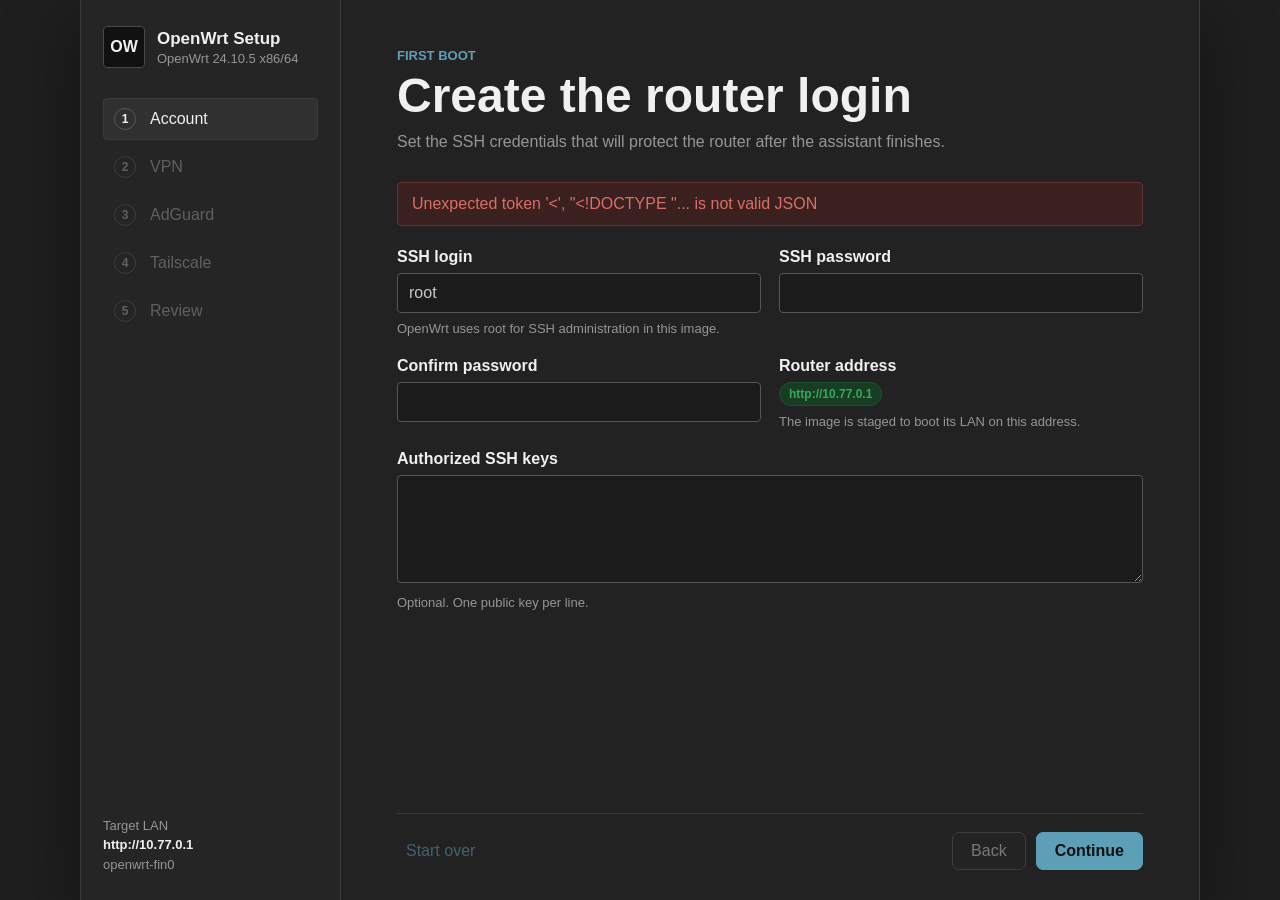
==== firstboot-wizard/www/index.html @ 14b6b42b "Add VPN subscriptions, failover, and custom image" ====
<!doctype html>
<html lang="en">
  <head>
    <meta charset="utf-8">
    <meta name="viewport" content="width=device-width, initial-scale=1">
    <title>OpenWrt Setup Assistant</title>
    <link rel="stylesheet" href="./styles.css">
  </head>
  <body>
    <main id="app" class="shell" aria-live="polite"></main>
    <script src="./app.js" type="module"></script>
  </body>
</html>
---- firstboot-wizard/www/styles.css ----
:root {
  color-scheme: dark;
  --bg: #1f1f1f;
  --bg-deep: #181818;
  --surface: #222;
  --surface-soft: #2a2a2a;
  --surface-raised: #303030;
  --line: #3b3b3b;
  --line-strong: #565656;
  --text: #c8c8c8;
  --text-strong: #f0f0f0;
  --muted: #969696;
  --accent: #5e9fb8;
  --accent-strong: #74b8d2;
  --green: #39a85c;
  --green-bg: #173d25;
  --green-soft: #1d5230;
  --amber: #d4a53f;
  --amber-soft: #3c321c;
  --danger: #dd6d65;
  --danger-soft: #3a211f;
  --shadow: 0 20px 70px rgb(0 0 0 / 42%);
  font-family: -apple-system, BlinkMacSystemFont, "SF Pro Text", "Segoe UI", sans-serif;
}

* {
  box-sizing: border-box;
}

html,
body {
  min-height: 100%;
}

body {
  margin: 0;
  background: var(--bg);
  color: var(--text);
}

button,
input,
textarea {
  font: inherit;
}

button {
  appearance: none;
  border: 1px solid transparent;
  border-radius: 7px;
  min-height: 38px;
  padding: 0 18px;
  cursor: pointer;
  white-space: nowrap;
}

button:disabled {
  cursor: not-allowed;
  opacity: .52;
}

input,
textarea {
  width: 100%;
  border: 1px solid var(--line-strong);
  border-radius: 4px;
  background: #1b1b1b;
  color: var(--text);
  min-height: 40px;
  padding: 9px 11px;
}

input:focus,
textarea:focus {
  border-color: var(--accent);
  box-shadow: 0 0 0 1px rgb(94 159 184 / 34%);
  outline: none;
}

input::placeholder,
textarea::placeholder {
  color: #777;
}

textarea {
  min-height: 108px;
  resize: vertical;
}

label {
  display: block;
  color: var(--text-strong);
  font-weight: 650;
  margin: 0 0 7px;
}

.shell {
  min-height: 100vh;
  display: grid;
  place-items: center;
  padding: 0;
}

.setup {
  width: min(1120px, 100%);
  min-height: 100vh;
  display: grid;
  grid-template-columns: 260px 1fr;
  background: var(--surface);
  border-left: 1px solid var(--line);
  border-right: 1px solid var(--line);
  border-radius: 0;
  box-shadow: var(--shadow);
  overflow: hidden;
}

.sidebar {
  background: #252525;
  border-right: 1px solid var(--line);
  padding: 26px 22px;
  display: flex;
  flex-direction: column;
  gap: 30px;
}

.brand {
  display: grid;
  grid-template-columns: 42px 1fr;
  gap: 12px;
  align-items: center;
}

.mark {
  width: 42px;
  height: 42px;
  border-radius: 4px;
  background: #111;
  border: 1px solid #4a4a4a;
  color: var(--text-strong);
  display: grid;
  place-items: center;
  font-weight: 750;
}

.brand-title {
  font-size: 17px;
  font-weight: 750;
  color: var(--text-strong);
}

.brand-subtitle {
  color: var(--muted);
  font-size: 13px;
  margin-top: 2px;
}

.steps {
  display: grid;
  gap: 6px;
}

.step-button {
  width: 100%;
  display: grid;
  grid-template-columns: 26px 1fr;
  align-items: center;
  gap: 10px;
  min-height: 42px;
  padding: 0 10px;
  border-color: transparent;
  background: transparent;
  color: var(--muted);
  text-align: left;
  border-radius: 4px;
}

.step-button[aria-current="step"] {
  color: var(--text-strong);
  background: #303030;
  border-color: var(--line);
}

.step-dot {
  width: 22px;
  height: 22px;
  display: grid;
  place-items: center;
  border-radius: 50%;
  border: 1px solid var(--line-strong);
  font-size: 12px;
  font-weight: 700;
}

.step-button.done .step-dot {
  background: var(--green);
  border-color: var(--green);
  color: #102015;
}

.target {
  margin-top: auto;
  color: var(--muted);
  font-size: 13px;
  line-height: 1.5;
}

.target strong {
  color: var(--text-strong);
}

.content {
  min-width: 0;
  padding: 48px 56px 30px;
  display: grid;
  grid-template-rows: auto 1fr auto;
  gap: 28px;
}

.headline {
  display: grid;
  gap: 8px;
}

.eyebrow {
  color: var(--accent);
  font-weight: 750;
  font-size: 13px;
  text-transform: uppercase;
}

h1 {
  margin: 0;
  font-size: clamp(30px, 4vw, 48px);
  line-height: 1.06;
  letter-spacing: 0;
  color: var(--text-strong);
}

.lede {
  margin: 0;
  color: var(--muted);
  max-width: 680px;
  line-height: 1.5;
}

.panel {
  min-width: 0;
  display: grid;
  align-content: start;
  gap: 22px;
}

.form-grid {
  display: grid;
  grid-template-columns: repeat(2, minmax(0, 1fr));
  gap: 18px;
}

.field.full,
.choice-set,
.review,
.apply-log {
  grid-column: 1 / -1;
}

.hint {
  margin-top: 7px;
  color: var(--muted);
  font-size: 13px;
  line-height: 1.45;
}

.choice-set {
  border-top: 1px solid var(--line);
  border-bottom: 1px solid var(--line);
  background: #242424;
}

.choice-row {
  display: grid;
  grid-template-columns: 22px 1fr;
  gap: 12px;
  align-items: start;
  min-height: 58px;
  padding: 14px 0;
  border-top: 1px solid var(--line);
  margin: 0;
}

.choice-row:first-child {
  border-top: 0;
}

.choice-row input {
  width: 18px;
  height: 18px;
  min-height: 18px;
  margin: 3px 0 0;
  accent-color: var(--accent);
}

.choice-title {
  font-weight: 700;
  color: var(--text-strong);
}

.choice-detail {
  color: var(--muted);
  margin-top: 3px;
  line-height: 1.4;
}

.filter-tools {
  display: grid;
  grid-template-columns: 1fr auto auto;
  gap: 10px;
  align-items: center;
}

.filter-list {
  display: grid;
  border-top: 1px solid var(--line);
  border-bottom: 1px solid var(--line);
  max-height: 380px;
  overflow: auto;
  background: #242424;
}

.filter-group {
  position: sticky;
  top: 0;
  z-index: 1;
  background: #242424;
  color: var(--muted);
  font-size: 12px;
  font-weight: 750;
  padding: 10px 0 7px;
  text-transform: uppercase;
}

.filter-row {
  display: grid;
  grid-template-columns: 22px minmax(0, 1fr) auto;
  gap: 12px;
  align-items: start;
  min-height: 54px;
  padding: 12px 0;
  border-top: 1px solid var(--line);
  margin: 0;
}

.filter-row > span {
  min-width: 0;
}

.filter-row.filter-selected {
  background: var(--green-bg);
  box-shadow: inset 3px 0 0 var(--green);
  padding-left: 8px;
  padding-right: 8px;
}

.filter-row input {
  width: 18px;
  height: 18px;
  min-height: 18px;
  margin: 3px 0 0;
  accent-color: var(--green);
}

.filter-name {
  font-weight: 680;
  overflow-wrap: anywhere;
  color: var(--text-strong);
}

.filter-url {
  display: block;
  color: var(--muted);
  font-size: 12px;
  margin-top: 3px;
  overflow-wrap: anywhere;
  word-break: break-word;
}

.badge {
  display: inline-flex;
  align-items: center;
  min-height: 24px;
  border: 1px solid var(--line);
  border-radius: 999px;
  padding: 0 9px;
  font-size: 12px;
  font-weight: 700;
  color: var(--muted);
  background: var(--surface-soft);
}

.badge.good {
  color: var(--green);
  background: var(--green-bg);
  border-color: var(--green-soft);
}

.badge.warn {
  color: var(--amber);
  background: var(--amber-soft);
  border-color: #6f5a25;
}

.review {
  display: grid;
  gap: 12px;
}

.review-row {
  display: grid;
  grid-template-columns: minmax(130px, 220px) 1fr;
  gap: 16px;
  padding: 12px 0;
  border-top: 1px solid var(--line);
}

.review-label {
  color: var(--muted);
  font-weight: 700;
}

.review-value {
  min-width: 0;
  overflow-wrap: anywhere;
}

.errors {
  display: grid;
  gap: 8px;
  color: var(--danger);
  background: var(--danger-soft);
  border: 1px solid #67312d;
  border-radius: 4px;
  padding: 12px 14px;
}

.footer {
  display: flex;
  justify-content: space-between;
  gap: 12px;
  align-items: center;
  border-top: 1px solid var(--line);
  padding-top: 18px;
}

.footer-actions {
  display: flex;
  gap: 10px;
}

.primary {
  background: var(--accent);
  border-color: var(--accent);
  color: #111;
  font-weight: 700;
}

.primary:hover {
  background: var(--accent-strong);
}

.secondary {
  background: #252525;
  border-color: var(--line-strong);
  color: var(--text);
}

.secondary:hover,
.text-button:hover {
  border-color: var(--accent);
  color: var(--text-strong);
}

.text-button {
  background: transparent;
  border-color: transparent;
  color: var(--accent);
  padding-inline: 8px;
}

.apply-log {
  display: grid;
  gap: 10px;
}

.phase {
  display: grid;
  grid-template-columns: 24px 1fr;
  gap: 10px;
  align-items: center;
  min-height: 34px;
}

.phase-dot {
  width: 18px;
  height: 18px;
  border-radius: 50%;
  background: var(--green);
  border: 4px solid var(--green-bg);
}

.link-row {
  display: flex;
  flex-wrap: wrap;
  gap: 10px;
  margin-top: 12px;
}

.link-row a {
  display: inline-flex;
  align-items: center;
  min-height: 38px;
  border-radius: 4px;
  border: 1px solid var(--line-strong);
  padding: 0 14px;
  color: var(--accent);
  background: #252525;
  text-decoration: none;
  font-weight: 700;
}

.hidden {
  display: none !important;
}

@media (max-width: 820px) {
  .shell {
    padding: 0;
    place-items: stretch;
  }

  .setup {
    min-height: 100vh;
    border-radius: 0;
    border: 0;
    grid-template-columns: 1fr;
  }

  .sidebar {
    border-right: 0;
    border-bottom: 1px solid var(--line);
    padding: 18px;
    gap: 18px;
  }

  .steps {
    grid-template-columns: repeat(5, minmax(0, 1fr));
    gap: 5px;
  }

  .step-button {
    grid-template-columns: 1fr;
    place-items: center;
    padding: 8px 4px;
    font-size: 12px;
    text-align: center;
  }

  .step-dot {
    width: 20px;
    height: 20px;
  }

  .target {
    display: none;
  }

  .content {
    padding: 28px 18px 20px;
  }

  .form-grid,
  .filter-tools {
    grid-template-columns: 1fr;
  }

  .review-row {
    grid-template-columns: 1fr;
    gap: 5px;
  }

  .footer {
    align-items: stretch;
    flex-direction: column;
  }

  .footer-actions {
    justify-content: stretch;
  }

  .footer-actions button {
    flex: 1 1 0;
    padding-inline: 10px;
  }
}
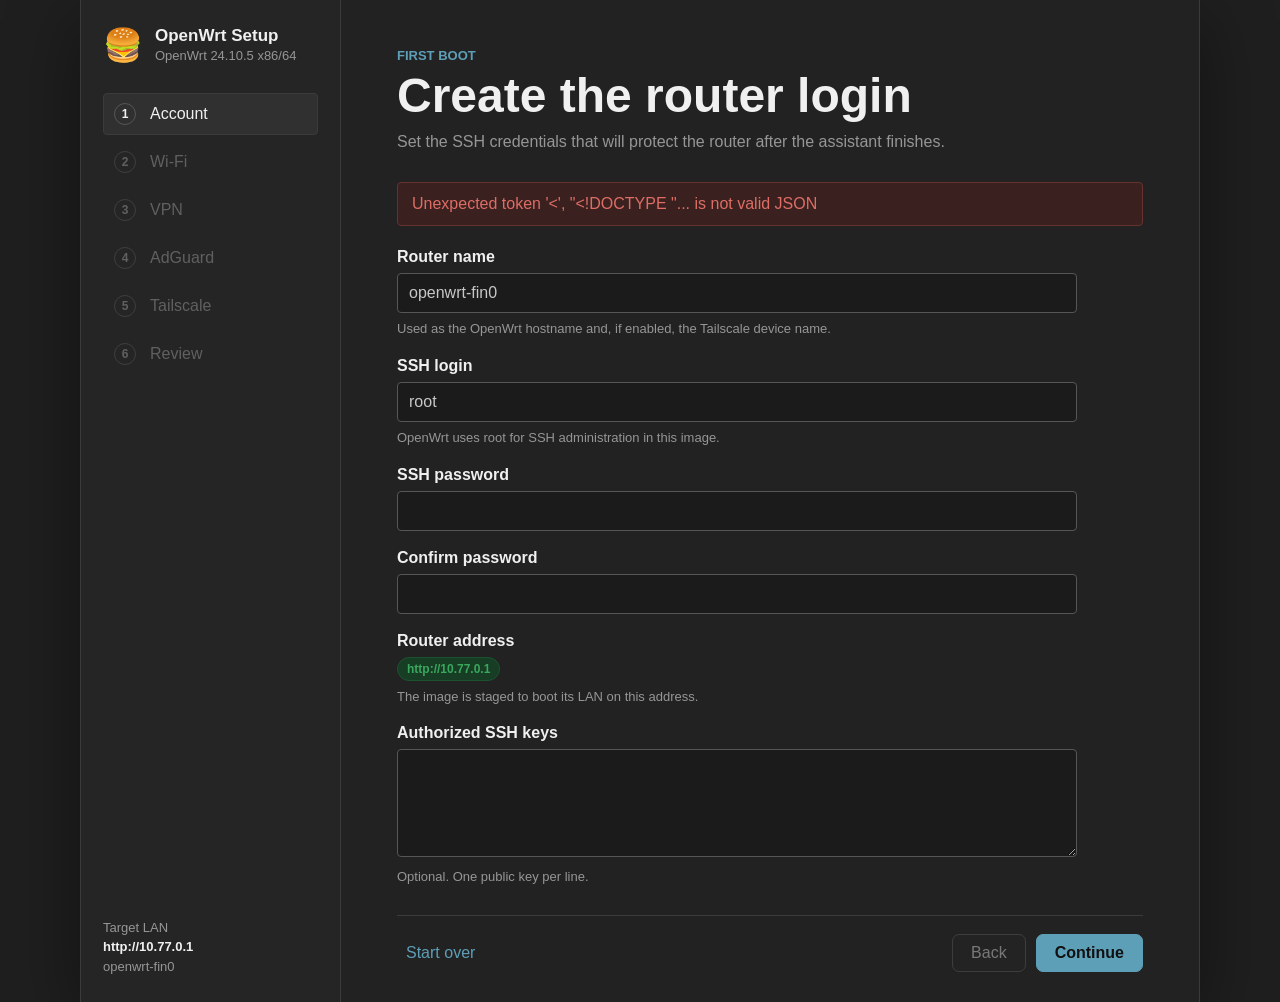
==== commit e4bc11d2: "Fix v0.8 reset recovery and setup layout" ====
--- a/firstboot-wizard/www/index.html
+++ b/firstboot-wizard/www/index.html
@@ -4,10 +4,10 @@
     <meta charset="utf-8">
     <meta name="viewport" content="width=device-width, initial-scale=1">
     <title>OpenWrt Setup Assistant</title>
-    <link rel="stylesheet" href="./styles.css">
+    <link rel="stylesheet" href="./styles.css?v=0.8.0-reset-progress-2">
   </head>
   <body>
     <main id="app" class="shell" aria-live="polite"></main>
-    <script src="./app.js" type="module"></script>
+    <script src="./app.js?v=0.8.0-reset-progress-2" type="module"></script>
   </body>
 </html>
--- a/firstboot-wizard/www/styles.css
+++ b/firstboot-wizard/www/styles.css
@@ -125,21 +125,21 @@
 
 .brand {
   display: grid;
-  grid-template-columns: 42px 1fr;
+  grid-template-columns: auto 1fr;
   gap: 12px;
   align-items: center;
 }
 
 .mark {
-  width: 42px;
-  height: 42px;
-  border-radius: 4px;
-  background: #111;
-  border: 1px solid #4a4a4a;
-  color: var(--text-strong);
-  display: grid;
-  place-items: center;
-  font-weight: 750;
+  width: auto;
+  height: auto;
+  padding: 0;
+  background: transparent;
+  border: 0;
+  color: var(--text-strong);
+  display: block;
+  font-size: 32px;
+  line-height: 1;
 }
 
 .brand-title {
@@ -194,7 +194,7 @@
 .step-button.done .step-dot {
   background: var(--green);
   border-color: var(--green);
-  color: #102015;
+  color: #fff;
 }
 
 .target {
@@ -252,8 +252,9 @@
 
 .form-grid {
   display: grid;
-  grid-template-columns: repeat(2, minmax(0, 1fr));
+  grid-template-columns: minmax(0, 1fr);
   gap: 18px;
+  width: min(680px, 100%);
 }
 
 .field.full,
@@ -261,6 +262,98 @@
 .review,
 .apply-log {
   grid-column: 1 / -1;
+}
+
+.reset-content {
+  grid-template-rows: auto 1fr;
+}
+
+.reset-progress {
+  display: grid;
+  gap: 16px;
+  border: 1px solid var(--line);
+  border-radius: 8px;
+  padding: 18px;
+  background: var(--surface-soft);
+}
+
+.reset-progress-heading {
+  display: flex;
+  justify-content: space-between;
+  gap: 12px;
+  color: var(--muted);
+}
+
+.reset-progress-heading strong {
+  color: var(--text-strong);
+}
+
+.reset-progress-bar {
+  height: 10px;
+  overflow: hidden;
+  border-radius: 999px;
+  background: #171717;
+  border: 1px solid var(--line-strong);
+}
+
+.reset-progress-bar span {
+  display: block;
+  height: 100%;
+  background: var(--accent);
+  transition: width .25s ease;
+}
+
+.reset-phase-list {
+  display: grid;
+  gap: 12px;
+  margin: 0;
+  padding: 0;
+  list-style: none;
+}
+
+.reset-phase-list li {
+  display: grid;
+  grid-template-columns: 28px 1fr;
+  gap: 12px;
+  align-items: start;
+  color: var(--muted);
+}
+
+.reset-phase-list li > span {
+  width: 24px;
+  height: 24px;
+  display: grid;
+  place-items: center;
+  border-radius: 50%;
+  border: 1px solid var(--line-strong);
+  font-size: 12px;
+  font-weight: 750;
+}
+
+.reset-phase-list li strong,
+.reset-phase-list li small {
+  display: block;
+}
+
+.reset-phase-list li small {
+  margin-top: 3px;
+  line-height: 1.4;
+}
+
+.reset-phase-list li.active {
+  color: var(--text-strong);
+}
+
+.reset-phase-list li.active > span {
+  border-color: var(--accent);
+  background: rgb(94 159 184 / 18%);
+  color: var(--accent-strong);
+}
+
+.reset-phase-list li.done > span {
+  border-color: var(--green);
+  background: var(--green);
+  color: #fff;
 }
 
 .hint {
@@ -439,6 +532,111 @@
   border: 1px solid #67312d;
   border-radius: 4px;
   padding: 12px 14px;
+}
+
+.notice {
+  color: var(--text);
+  background: rgb(94 159 184 / 10%);
+  border: 1px solid rgb(94 159 184 / 42%);
+  border-radius: 4px;
+  padding: 12px 14px;
+  line-height: 1.45;
+}
+
+.notice.warn {
+  color: #f0d48c;
+  background: var(--amber-soft);
+  border-color: #6f5a25;
+}
+
+.notice.danger {
+  color: #f0aaa5;
+  background: var(--danger-soft);
+  border-color: #67312d;
+}
+
+.storage-card {
+  display: grid;
+  gap: 14px;
+  border: 1px solid var(--line);
+  border-radius: 8px;
+  padding: 16px;
+  background: var(--surface-soft);
+}
+
+.storage-heading,
+.install-card {
+  display: flex;
+  justify-content: space-between;
+  align-items: center;
+  gap: 16px;
+}
+
+.storage-heading strong,
+.install-card strong {
+  color: var(--text-strong);
+}
+
+.storage-heading > div > div {
+  color: var(--muted);
+  font-size: 13px;
+  margin-top: 4px;
+}
+
+.storage-bar {
+  height: 22px;
+  display: flex;
+  overflow: hidden;
+  border: 1px solid var(--line-strong);
+  border-radius: 6px;
+  background: #171717;
+}
+
+.storage-bar > span {
+  display: block;
+  height: 100%;
+  flex: 0 0 auto;
+}
+
+.storage-used,
+.legend-used {
+  background: #66727a;
+}
+
+.storage-adguard,
+.legend-adguard {
+  background: #8c5ed7;
+}
+
+.storage-legend {
+  display: flex;
+  flex-wrap: wrap;
+  gap: 8px 18px;
+  color: var(--muted);
+  font-size: 12px;
+}
+
+.storage-legend span {
+  display: inline-flex;
+  align-items: center;
+  gap: 6px;
+}
+
+.storage-legend i {
+  width: 10px;
+  height: 10px;
+  border-radius: 2px;
+  border: 1px solid rgb(255 255 255 / 18%);
+}
+
+.legend-free {
+  background: #171717;
+}
+
+.install-card {
+  border-top: 1px solid var(--line);
+  border-bottom: 1px solid var(--line);
+  padding: 16px 0;
 }
 
 .footer {
@@ -551,16 +749,25 @@
   }
 
   .steps {
-    grid-template-columns: repeat(5, minmax(0, 1fr));
-    gap: 5px;
+    grid-template-columns: repeat(6, minmax(0, 1fr));
+    gap: 2px;
   }
 
   .step-button {
+    min-width: 0;
     grid-template-columns: 1fr;
     place-items: center;
-    padding: 8px 4px;
-    font-size: 12px;
+    gap: 4px;
+    padding: 7px 0;
+    font-size: clamp(8px, 2.45vw, 11px);
     text-align: center;
+  }
+
+  .step-button > span:last-child {
+    max-width: 100%;
+    overflow: hidden;
+    text-overflow: clip;
+    white-space: nowrap;
   }
 
   .step-dot {
@@ -599,4 +806,14 @@
     flex: 1 1 0;
     padding-inline: 10px;
   }
-}
+
+  .storage-heading,
+  .install-card {
+    align-items: stretch;
+    flex-direction: column;
+  }
+
+  .install-card button {
+    width: 100%;
+  }
+}
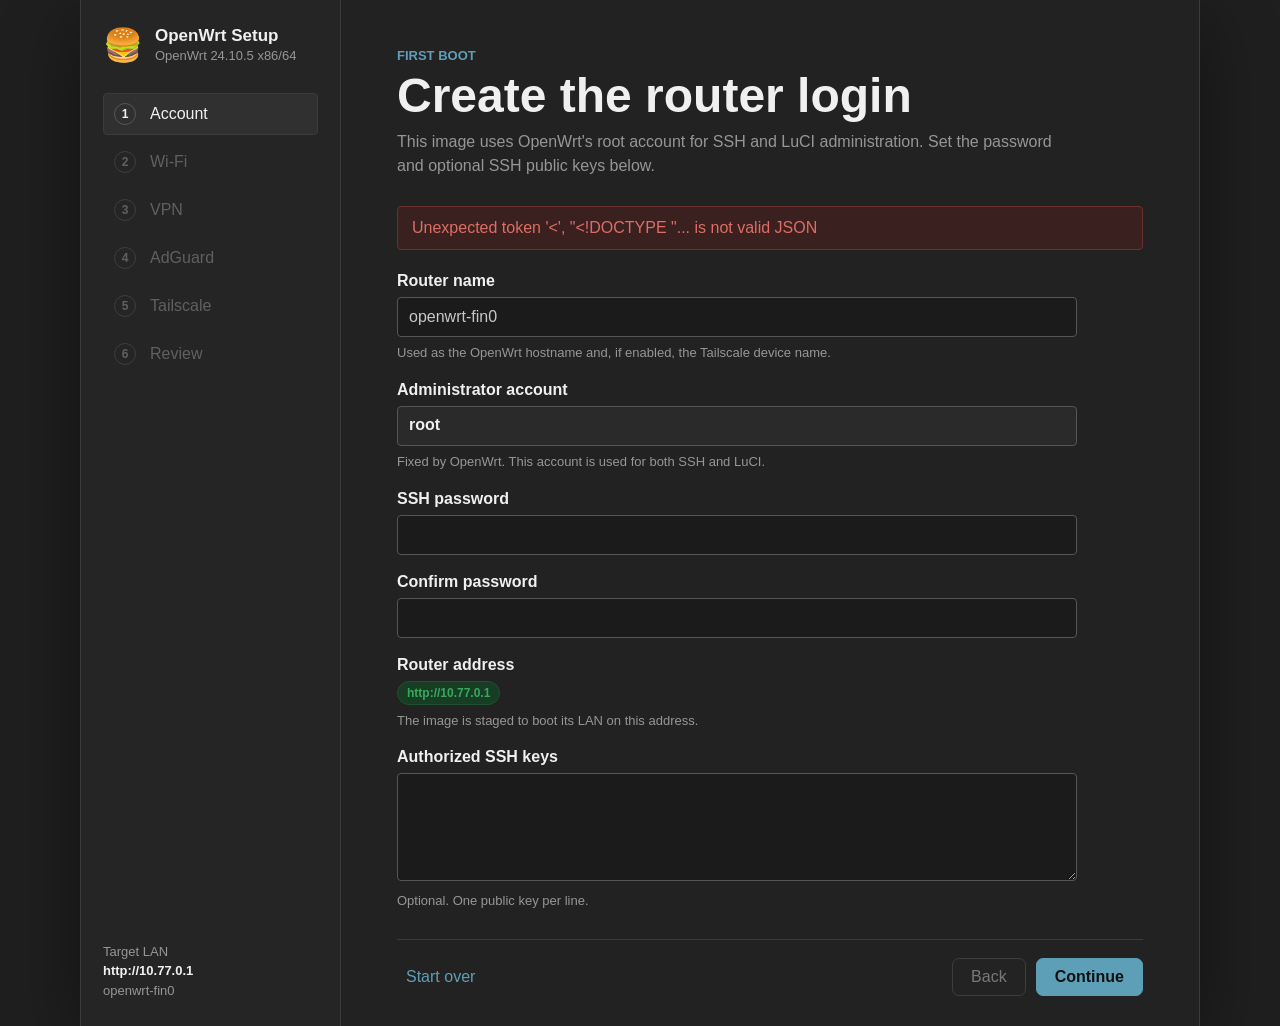
==== commit 43cd080b: "Polish v0.8 firstboot AdGuard and update metadata" ====
--- a/firstboot-wizard/www/index.html
+++ b/firstboot-wizard/www/index.html
@@ -4,10 +4,10 @@
     <meta charset="utf-8">
     <meta name="viewport" content="width=device-width, initial-scale=1">
     <title>OpenWrt Setup Assistant</title>
-    <link rel="stylesheet" href="./styles.css?v=0.8.0-reset-progress-2">
+    <link rel="stylesheet" href="./styles.css?v=0.8.0-rc-polish-4">
   </head>
   <body>
     <main id="app" class="shell" aria-live="polite"></main>
-    <script src="./app.js?v=0.8.0-reset-progress-2" type="module"></script>
+    <script src="./app.js?v=0.8.0-rc-polish-4" type="module"></script>
   </body>
 </html>
--- a/firstboot-wizard/www/styles.css
+++ b/firstboot-wizard/www/styles.css
@@ -264,6 +264,17 @@
   grid-column: 1 / -1;
 }
 
+.fixed-value {
+  width: 100%;
+  border: 1px solid var(--line-strong);
+  border-radius: 4px;
+  background: var(--surface-soft);
+  color: var(--text-strong);
+  min-height: 40px;
+  padding: 9px 11px;
+  font-weight: 700;
+}
+
 .reset-content {
   grid-template-rows: auto 1fr;
 }
@@ -393,11 +404,13 @@
 }
 
 .choice-title {
+  display: block;
   font-weight: 700;
   color: var(--text-strong);
 }
 
 .choice-detail {
+  display: block;
   color: var(--muted);
   margin-top: 3px;
   line-height: 1.4;
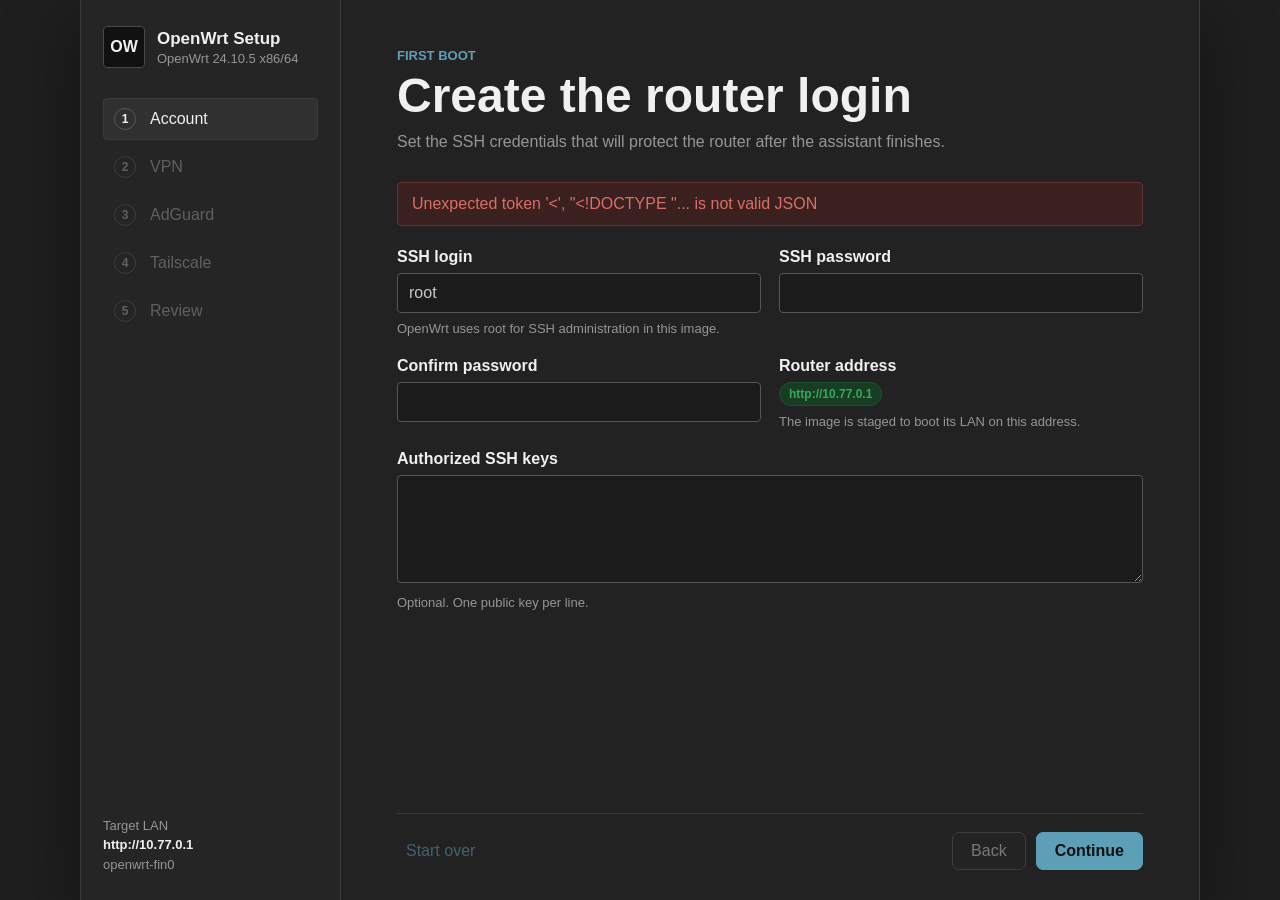
==== commit dcf92feb: "release: prepare Router UI 0.7.11 RC5 Merge the retained 0.7.11 release line onto current main, repa" ====
--- a/firstboot-wizard/www/index.html
+++ b/firstboot-wizard/www/index.html
@@ -4,10 +4,10 @@
     <meta charset="utf-8">
     <meta name="viewport" content="width=device-width, initial-scale=1">
     <title>OpenWrt Setup Assistant</title>
-    <link rel="stylesheet" href="./styles.css?v=0.8.0-rc-polish-4">
+    <link rel="stylesheet" href="./styles.css">
   </head>
   <body>
     <main id="app" class="shell" aria-live="polite"></main>
-    <script src="./app.js?v=0.8.0-rc-polish-4" type="module"></script>
+    <script src="./app.js" type="module"></script>
   </body>
 </html>
--- a/firstboot-wizard/www/styles.css
+++ b/firstboot-wizard/www/styles.css
@@ -125,21 +125,21 @@
 
 .brand {
   display: grid;
-  grid-template-columns: auto 1fr;
+  grid-template-columns: 42px 1fr;
   gap: 12px;
   align-items: center;
 }
 
 .mark {
-  width: auto;
-  height: auto;
-  padding: 0;
-  background: transparent;
-  border: 0;
-  color: var(--text-strong);
-  display: block;
-  font-size: 32px;
-  line-height: 1;
+  width: 42px;
+  height: 42px;
+  border-radius: 4px;
+  background: #111;
+  border: 1px solid #4a4a4a;
+  color: var(--text-strong);
+  display: grid;
+  place-items: center;
+  font-weight: 750;
 }
 
 .brand-title {
@@ -194,7 +194,7 @@
 .step-button.done .step-dot {
   background: var(--green);
   border-color: var(--green);
-  color: #fff;
+  color: #102015;
 }
 
 .target {
@@ -252,9 +252,8 @@
 
 .form-grid {
   display: grid;
-  grid-template-columns: minmax(0, 1fr);
+  grid-template-columns: repeat(2, minmax(0, 1fr));
   gap: 18px;
-  width: min(680px, 100%);
 }
 
 .field.full,
@@ -262,109 +261,6 @@
 .review,
 .apply-log {
   grid-column: 1 / -1;
-}
-
-.fixed-value {
-  width: 100%;
-  border: 1px solid var(--line-strong);
-  border-radius: 4px;
-  background: var(--surface-soft);
-  color: var(--text-strong);
-  min-height: 40px;
-  padding: 9px 11px;
-  font-weight: 700;
-}
-
-.reset-content {
-  grid-template-rows: auto 1fr;
-}
-
-.reset-progress {
-  display: grid;
-  gap: 16px;
-  border: 1px solid var(--line);
-  border-radius: 8px;
-  padding: 18px;
-  background: var(--surface-soft);
-}
-
-.reset-progress-heading {
-  display: flex;
-  justify-content: space-between;
-  gap: 12px;
-  color: var(--muted);
-}
-
-.reset-progress-heading strong {
-  color: var(--text-strong);
-}
-
-.reset-progress-bar {
-  height: 10px;
-  overflow: hidden;
-  border-radius: 999px;
-  background: #171717;
-  border: 1px solid var(--line-strong);
-}
-
-.reset-progress-bar span {
-  display: block;
-  height: 100%;
-  background: var(--accent);
-  transition: width .25s ease;
-}
-
-.reset-phase-list {
-  display: grid;
-  gap: 12px;
-  margin: 0;
-  padding: 0;
-  list-style: none;
-}
-
-.reset-phase-list li {
-  display: grid;
-  grid-template-columns: 28px 1fr;
-  gap: 12px;
-  align-items: start;
-  color: var(--muted);
-}
-
-.reset-phase-list li > span {
-  width: 24px;
-  height: 24px;
-  display: grid;
-  place-items: center;
-  border-radius: 50%;
-  border: 1px solid var(--line-strong);
-  font-size: 12px;
-  font-weight: 750;
-}
-
-.reset-phase-list li strong,
-.reset-phase-list li small {
-  display: block;
-}
-
-.reset-phase-list li small {
-  margin-top: 3px;
-  line-height: 1.4;
-}
-
-.reset-phase-list li.active {
-  color: var(--text-strong);
-}
-
-.reset-phase-list li.active > span {
-  border-color: var(--accent);
-  background: rgb(94 159 184 / 18%);
-  color: var(--accent-strong);
-}
-
-.reset-phase-list li.done > span {
-  border-color: var(--green);
-  background: var(--green);
-  color: #fff;
 }
 
 .hint {
@@ -404,13 +300,11 @@
 }
 
 .choice-title {
-  display: block;
   font-weight: 700;
   color: var(--text-strong);
 }
 
 .choice-detail {
-  display: block;
   color: var(--muted);
   margin-top: 3px;
   line-height: 1.4;
@@ -545,111 +439,6 @@
   border: 1px solid #67312d;
   border-radius: 4px;
   padding: 12px 14px;
-}
-
-.notice {
-  color: var(--text);
-  background: rgb(94 159 184 / 10%);
-  border: 1px solid rgb(94 159 184 / 42%);
-  border-radius: 4px;
-  padding: 12px 14px;
-  line-height: 1.45;
-}
-
-.notice.warn {
-  color: #f0d48c;
-  background: var(--amber-soft);
-  border-color: #6f5a25;
-}
-
-.notice.danger {
-  color: #f0aaa5;
-  background: var(--danger-soft);
-  border-color: #67312d;
-}
-
-.storage-card {
-  display: grid;
-  gap: 14px;
-  border: 1px solid var(--line);
-  border-radius: 8px;
-  padding: 16px;
-  background: var(--surface-soft);
-}
-
-.storage-heading,
-.install-card {
-  display: flex;
-  justify-content: space-between;
-  align-items: center;
-  gap: 16px;
-}
-
-.storage-heading strong,
-.install-card strong {
-  color: var(--text-strong);
-}
-
-.storage-heading > div > div {
-  color: var(--muted);
-  font-size: 13px;
-  margin-top: 4px;
-}
-
-.storage-bar {
-  height: 22px;
-  display: flex;
-  overflow: hidden;
-  border: 1px solid var(--line-strong);
-  border-radius: 6px;
-  background: #171717;
-}
-
-.storage-bar > span {
-  display: block;
-  height: 100%;
-  flex: 0 0 auto;
-}
-
-.storage-used,
-.legend-used {
-  background: #66727a;
-}
-
-.storage-adguard,
-.legend-adguard {
-  background: #8c5ed7;
-}
-
-.storage-legend {
-  display: flex;
-  flex-wrap: wrap;
-  gap: 8px 18px;
-  color: var(--muted);
-  font-size: 12px;
-}
-
-.storage-legend span {
-  display: inline-flex;
-  align-items: center;
-  gap: 6px;
-}
-
-.storage-legend i {
-  width: 10px;
-  height: 10px;
-  border-radius: 2px;
-  border: 1px solid rgb(255 255 255 / 18%);
-}
-
-.legend-free {
-  background: #171717;
-}
-
-.install-card {
-  border-top: 1px solid var(--line);
-  border-bottom: 1px solid var(--line);
-  padding: 16px 0;
 }
 
 .footer {
@@ -762,25 +551,16 @@
   }
 
   .steps {
-    grid-template-columns: repeat(6, minmax(0, 1fr));
-    gap: 2px;
+    grid-template-columns: repeat(5, minmax(0, 1fr));
+    gap: 5px;
   }
 
   .step-button {
-    min-width: 0;
     grid-template-columns: 1fr;
     place-items: center;
-    gap: 4px;
-    padding: 7px 0;
-    font-size: clamp(8px, 2.45vw, 11px);
+    padding: 8px 4px;
+    font-size: 12px;
     text-align: center;
-  }
-
-  .step-button > span:last-child {
-    max-width: 100%;
-    overflow: hidden;
-    text-overflow: clip;
-    white-space: nowrap;
   }
 
   .step-dot {
@@ -819,14 +599,4 @@
     flex: 1 1 0;
     padding-inline: 10px;
   }
-
-  .storage-heading,
-  .install-card {
-    align-items: stretch;
-    flex-direction: column;
-  }
-
-  .install-card button {
-    width: 100%;
-  }
-}
+}
